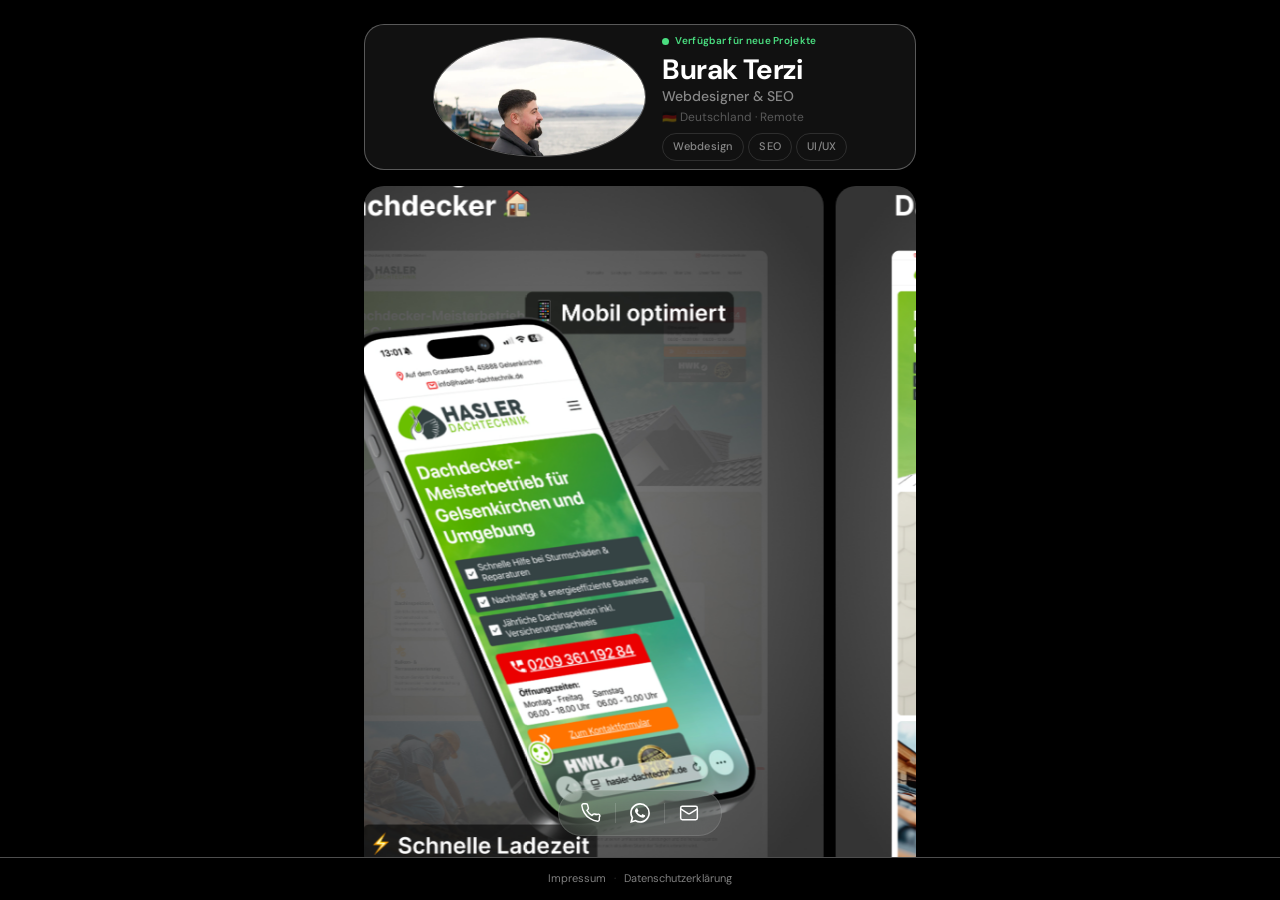
==== index.html @ 1b3c3a89 "Initial commit — burakterzi.de Portfolio - Projektstruktur (HTML/CSS/JS, plain stack) - Styleguide m" ====
<!DOCTYPE html>
<html lang="de">
<head>
  <meta charset="UTF-8">
  <meta name="viewport" content="width=device-width, initial-scale=1.0">
  <title>Burak Terzi — Webdesigner & SEO Spezialist</title>
  <meta name="description" content="Webdesigner & SEO Spezialist aus Deutschland. Ich gestalte moderne Websites, die Unternehmen online sichtbar machen.">
  <link rel="stylesheet" href="assets/css/main.css">
  <link rel="stylesheet" href="assets/css/pages/home.css">
</head>
<body>

  <main class="page">

    <!-- ─── HERO / PROFILE CARD ─────────────────────────── -->
    <section class="hero">

      <div class="profile-card">

        <!-- Avatar -->
        <div class="profile-card__avatar">
          <img
            src="assets/images/burak-terzi.webp"
            alt="Burak Terzi – Webdesigner & SEO Spezialist"
            class="avatar__img"
            loading="eager"
            decoding="async"
          >
        </div>

        <!-- Body -->
        <div class="profile-card__body">

          <!-- Status -->
          <div class="profile-card__status">
            <span class="status-dot" aria-hidden="true"></span>
            <span class="status-label">Verfügbar für neue Projekte</span>
          </div>

          <!-- Name -->
          <h1 class="profile-card__name">Burak Terzi</h1>

          <!-- Titel + Meta -->
          <div class="profile-card__info">
            <p class="profile-card__title">Webdesigner &amp; SEO</p>
            <p class="profile-card__location">
              <span aria-label="Deutschland">🇩🇪</span> Deutschland · Remote
            </p>
          </div>

          <!-- Tags -->
          <div class="profile-card__badges">
            <span class="tag">Webdesign</span>
            <span class="tag">SEO</span>
            <span class="tag">UI/UX</span>
          </div>

        </div>
      </div>

    </section>

    <!-- ─── PROJECT SLIDER ─────────────────────────────── -->
    <section class="slider" aria-label="Projekte">
      <div class="slider__track" id="sliderTrack">
        <article class="slide"><div class="slide__media"><img src="assets/images/referenzen/Frame 47.jpg" alt="Referenz 1" loading="lazy"></div></article>
        <article class="slide"><div class="slide__media"><img src="assets/images/referenzen/Frame 48.jpg" alt="Referenz 2" loading="lazy"></div></article>
        <article class="slide"><div class="slide__media"><img src="assets/images/referenzen/Frame 49.jpg" alt="Referenz 3" loading="lazy"></div></article>
        <article class="slide"><div class="slide__media"><img src="assets/images/referenzen/Frame 50.jpg" alt="Referenz 4" loading="lazy"></div></article>
        <article class="slide"><div class="slide__media"><img src="assets/images/referenzen/Frame 51.jpg" alt="Referenz 5" loading="lazy"></div></article>
        <article class="slide"><div class="slide__media"><img src="assets/images/referenzen/Frame 52.jpg" alt="Referenz 6" loading="lazy"></div></article>
        <article class="slide"><div class="slide__media"><img src="assets/images/referenzen/Frame 55.jpg" alt="Referenz 7" loading="lazy"></div></article>
        <article class="slide"><div class="slide__media"><img src="assets/images/referenzen/Frame 56.jpg" alt="Referenz 8" loading="lazy"></div></article>
        <article class="slide"><div class="slide__media"><img src="assets/images/referenzen/Frame 57.jpg" alt="Referenz 9" loading="lazy"></div></article>
        <article class="slide"><div class="slide__media"><img src="assets/images/referenzen/Frame 58.jpg" alt="Referenz 10" loading="lazy"></div></article>
        <article class="slide"><div class="slide__media"><img src="assets/images/referenzen/Frame 59.jpg" alt="Referenz 11" loading="lazy"></div></article>
        <article class="slide"><div class="slide__media"><img src="assets/images/referenzen/Frame 60.jpg" alt="Referenz 12" loading="lazy"></div></article>
      </div>
    </section>

  </main>

  <!-- ─── FLOATING NAV ───────────────────────────────── -->
  <nav class="float-nav" aria-label="Kontakt">

    <a href="tel:+49XXXXXXXXXX" class="float-nav__btn" aria-label="Anrufen">
      <svg viewBox="0 0 24 24" fill="none" stroke="currentColor" stroke-width="1.75" stroke-linecap="round" stroke-linejoin="round" aria-hidden="true">
        <path d="M22 16.92v3a2 2 0 0 1-2.18 2 19.79 19.79 0 0 1-8.63-3.07A19.5 19.5 0 0 1 4.15 12a19.79 19.79 0 0 1-3.07-8.67A2 2 0 0 1 3.06 1h3a2 2 0 0 1 2 1.72c.127.96.361 1.903.7 2.81a2 2 0 0 1-.45 2.11L7.09 8.91a16 16 0 0 0 6 6l1.27-1.27a2 2 0 0 1 2.11-.45c.907.339 1.85.573 2.81.7A2 2 0 0 1 22 16.92z"/>
      </svg>
    </a>

    <span class="float-nav__divider" aria-hidden="true"></span>

    <a href="https://wa.me/49XXXXXXXXXX" class="float-nav__btn float-nav__btn--whatsapp" target="_blank" rel="noopener" aria-label="WhatsApp">
      <svg viewBox="0 0 24 24" fill="currentColor" aria-hidden="true">
        <path d="M17.472 14.382c-.297-.149-1.758-.867-2.03-.967-.273-.099-.471-.148-.67.15-.197.297-.767.966-.94 1.164-.173.199-.347.223-.644.075-.297-.15-1.255-.463-2.39-1.475-.883-.788-1.48-1.761-1.653-2.059-.173-.297-.018-.458.13-.606.134-.133.298-.347.446-.52.149-.174.198-.298.298-.497.099-.198.05-.371-.025-.52-.075-.149-.669-1.612-.916-2.207-.242-.579-.487-.5-.669-.51-.173-.008-.371-.01-.57-.01-.198 0-.52.074-.792.372-.272.297-1.04 1.016-1.04 2.479 0 1.462 1.065 2.875 1.213 3.074.149.198 2.096 3.2 5.077 4.487.709.306 1.262.489 1.694.625.712.227 1.36.195 1.871.118.571-.085 1.758-.719 2.006-1.413.248-.694.248-1.289.173-1.413-.074-.124-.272-.198-.57-.347m-5.421 7.403h-.004a9.87 9.87 0 0 1-5.031-1.378l-.361-.214-3.741.982.998-3.648-.235-.374a9.86 9.86 0 0 1-1.51-5.26c.001-5.45 4.436-9.884 9.888-9.884 2.64 0 5.122 1.03 6.988 2.898a9.825 9.825 0 0 1 2.893 6.994c-.003 5.45-4.437 9.884-9.885 9.884m8.413-18.297A11.815 11.815 0 0 0 12.05 0C5.495 0 .16 5.335.157 11.892c0 2.096.547 4.142 1.588 5.945L.057 24l6.305-1.654a11.882 11.882 0 0 0 5.683 1.448h.005c6.554 0 11.89-5.335 11.893-11.893a11.821 11.821 0 0 0-3.48-8.413z"/>
      </svg>
    </a>

    <span class="float-nav__divider" aria-hidden="true"></span>

    <a href="mailto:mail@burakterzi.de" class="float-nav__btn" aria-label="E-Mail schreiben">
      <svg viewBox="0 0 24 24" fill="none" stroke="currentColor" stroke-width="1.75" stroke-linecap="round" stroke-linejoin="round" aria-hidden="true">
        <rect width="20" height="16" x="2" y="4" rx="2"/>
        <path d="m22 7-8.97 5.7a1.94 1.94 0 0 1-2.06 0L2 7"/>
      </svg>
    </a>

  </nav>

  <!-- ─── SUBFOOTER ──────────────────────────────────── -->
  <footer class="subfooter">
    <a href="pages/impressum.html" class="subfooter__link">Impressum</a>
    <span class="subfooter__dot" aria-hidden="true">·</span>
    <a href="pages/datenschutz.html" class="subfooter__link">Datenschutzerklärung</a>
  </footer>

  <script src="assets/js/main.js"></script>
</body>
</html>
---- assets/css/main.css ----
/* =============================================
   burakterzi.de – Main Stylesheet
   Style inspired by: poch.studio
   ============================================= */

/* Google Fonts */
@import url('https://fonts.googleapis.com/css2?family=DM+Sans:ital,opsz,wght@0,9..40,300;0,9..40,400;0,9..40,500;0,9..40,600;0,9..40,700;1,9..40,400&family=Lacquer&display=swap');

/* 1. Design Tokens — extrahiert aus poch.studio */
:root {
  /* ── Colors ──────────────────────────────── */
  --color-bg:           #000000;       /* pure black background          */
  --color-surface:      #111111;       /* slightly lighter surface       */
  --color-card:         #000000;       /* card background                */
  --color-card-border:  #ffffff4d;     /* 30% white border (poch cards)  */
  --color-overlay:      #ffffff0d;     /* subtle hover overlay           */

  --color-text:         #ffffff;       /* primary text                   */
  --color-text-muted:   #ffffff80;     /* 50% white — muted text         */
  --color-text-dark:    #000000;       /* text on light surfaces         */

  --color-accent-cream: #fff6c6;       /* primary accent — cream/yellow  */
  --color-accent-pink:  #ffa5c6;       /* secondary accent — pink        */
  --color-accent-blue:  #416afc;       /* tertiary accent — blue         */

  /* ── Typography ──────────────────────────── */
  --font-display:   'DM Sans', sans-serif;   /* headings, display  */
  --font-body:      'DM Sans', sans-serif;   /* body copy          */
  --font-decorative:'Lacquer', cursive;      /* decorative accents */

  /* ── Type Scale ──────────────────────────── */
  --text-xs:   11px;
  --text-sm:   13px;
  --text-base: 16px;
  --text-md:   18px;
  --text-lg:   24px;
  --text-xl:   32px;
  --text-2xl:  48px;
  --text-3xl:  64px;
  --text-4xl:  96px;

  /* ── Spacing (8pt grid) ──────────────────── */
  --space-1:  4px;
  --space-2:  8px;
  --space-3:  16px;
  --space-4:  24px;
  --space-5:  32px;
  --space-6:  48px;
  --space-7:  64px;
  --space-8:  96px;
  --space-9:  140px;

  /* ── Border Radius ───────────────────────── */
  --radius-pill: 100px;   /* nav, badges, buttons   */
  --radius-card: 20px;    /* cards, panels          */
  --radius-sm:   10px;    /* small elements, images */
  --radius-xs:   6px;     /* tags, chips            */

  /* ── Shadows ─────────────────────────────── */
  --shadow-sm:  0 1px 15px #0000001a;
  --shadow-md:  0 10px 20px #0000000d;
  --shadow-lg:  0 20px 60px #00000033;

  /* ── Effects ─────────────────────────────── */
  --blur-nav:   blur(50px);   /* glassmorphism nav      */
  --blur-card:  blur(10px);   /* frosted glass cards    */

  /* ── Transitions ─────────────────────────── */
  --ease-out:   cubic-bezier(0.0, 0.0, 0.2, 1);
  --ease-in:    cubic-bezier(0.4, 0.0, 1, 1);
  --duration-fast:   150ms;
  --duration-base:   250ms;
  --duration-slow:   400ms;

  /* ── Layout ──────────────────────────────── */
  --container:  1200px;
  --container-sm: 800px;
}

/* 2. Reset */
*, *::before, *::after { box-sizing: border-box; margin: 0; padding: 0; }
html { scroll-behavior: smooth; }
img, video { max-width: 100%; display: block; }

/* 3. Base */
body {
  font-family: var(--font-body);
  color: var(--color-text);
  background: var(--color-bg);
  line-height: 1.6;
  font-size: 16px;
}

/* 4. Layout */
.container {
  width: 100%;
  max-width: var(--container);
  margin-inline: auto;
  padding-inline: var(--space-4);
}

/* 5. Components (separate files) */
@import url('components/nav.css');
@import url('components/hero.css');
@import url('components/buttons.css');
@import url('components/cards.css');
@import url('components/footer.css');
---- assets/css/pages/home.css ----
/* =============================================
   Home Page — burakterzi.de
   Mobile & Tablet only
   ============================================= */

/* ── Base ───────────────────────────────────── */
body {
  background-color: var(--color-bg);
  color: var(--color-text);
  font-family: var(--font-body);
  -webkit-font-smoothing: antialiased;
  min-height: 100dvh;
}

.page {
  display: flex;
  flex-direction: column;
  gap: var(--space-3);
  padding: var(--space-3);
  padding-bottom: calc(40px + var(--space-3)); /* subfooter clearance */
  max-width: 600px;
  margin: 0 auto;
  height: 100dvh;
  overflow: hidden;
}

/* ── Hero ───────────────────────────────────── */
.hero {
  padding-top: 0;
}

/* ── Profile Card ───────────────────────────── */
.profile-card {
  display: flex;
  flex-direction: row;
  align-items: center;
  justify-content: center;
  max-height: 20dvh;
  background-color: var(--color-surface);
  border: 1px solid var(--color-card-border);
  border-radius: var(--radius-card);
  overflow: hidden;
  padding: 0.5rem;
  gap: 1rem;
}

/* ── Avatar ─────────────────────────────────── */
.profile-card__avatar {
  flex-shrink: 0;
  width: clamp(80px, 22vw, 120px);
  height: clamp(80px, 22vw, 120px);
  border-radius: 50%;
  overflow: hidden;
  border: 1.5px solid var(--color-card-border);
}

.avatar__img {
  width: 100%;
  height: 100%;
  object-fit: cover;
  object-position: center top;
  display: block;
}

/* ── Card Body ──────────────────────────────── */
.profile-card__body {
  display: flex;
  flex-direction: column;
  justify-content: center;
  align-items: flex-start;
  text-align: left;
  gap: 0.35rem;
  overflow: hidden;
  min-width: 0;
}

/* ── Status ─────────────────────────────────── */
.profile-card__status {
  display: inline-flex;
  align-items: center;
  gap: 6px;
  width: fit-content;
}

.status-dot {
  display: inline-block;
  width: 7px;
  height: 7px;
  border-radius: 50%;
  background-color: #4ade80;
  flex-shrink: 0;
  animation: pulse-dot 2.5s ease-in-out infinite;
}

@keyframes pulse-dot {
  0%, 100% { opacity: 1;    transform: scale(1);   }
  50%       { opacity: 0.4; transform: scale(0.75); }
}

.status-label {
  font-size: 10px;
  font-weight: 600;
  color: #4ade80;
  letter-spacing: 0.03em;
}

/* ── Name ───────────────────────────────────── */
.profile-card__name {
  font-family: var(--font-display);
  font-size: clamp(18px, 5vw, 26px);
  font-weight: 700;
  line-height: 1.1;
  letter-spacing: -0.02em;
  color: var(--color-text);
  white-space: nowrap;
}

/* ── Info ───────────────────────────────────── */
.profile-card__info {
  display: flex;
  flex-direction: column;
  gap: 3px;
  margin-top: -0.25rem;
}

.profile-card__title {
  font-size: clamp(11px, 3vw, 13px);
  font-weight: 500;
  color: var(--color-text-muted);
  line-height: 1.3;
  white-space: nowrap;
  overflow: hidden;
  text-overflow: ellipsis;
}

.profile-card__location {
  font-size: clamp(10px, 2.5vw, 12px);
  font-weight: 400;
  color: var(--color-text-muted);
  opacity: 0.6;
}

/* ── Tags — neutral, kein Farbe ────────────── */
.profile-card__badges {
  display: flex;
  align-items: center;
  gap: var(--space-1);
  flex-wrap: wrap;
}

.tag {
  display: inline-flex;
  align-items: center;
  font-size: 10px;
  font-weight: 500;
  font-family: var(--font-body);
  color: var(--color-text-muted);
  background: transparent;
  border: 1px solid #ffffff1f;
  border-radius: var(--radius-pill);
  padding: 3px 8px;
  letter-spacing: 0.02em;
  white-space: nowrap;
}

/* ── Tablet ─────────────────────────────────── */
@media (min-width: 480px) {
.profile-card__name {
    font-size: clamp(20px, 5vw, 28px);
  }

  .profile-card__title {
    font-size: 14px;
  }

  .profile-card__location {
    font-size: 12px;
  }

  .tag {
    font-size: 11px;
    padding: 4px 10px;
  }
}

@media (min-width: 600px) {
  .page {
    padding: var(--space-4);
  }

  .profile-card__avatar {
    flex: 0 0 40%;
  }
}

/* ── Slider ─────────────────────────────────── */
.slider {
  flex: 1;
  min-height: 0;
  overflow: hidden;  /* clippt den Track */
  border-radius: var(--radius-card);
  position: relative;
}

.slider__track {
  display: flex;
  flex-wrap: nowrap;
  height: 100%;
  width: max-content; /* dehnt sich über alle Slides aus */
  will-change: transform;
  gap: 12px;
}

/* ── Slide ──────────────────────────────────── */
.slide {
  flex-shrink: 0;
  width: 100%;   /* wird per JS überschrieben */
  height: 100%;  /* wird per JS überschrieben */
  position: relative;
  border-radius: var(--radius-card);
  overflow: hidden;
}

.slide__media {
  position: absolute;
  inset: 0;
}

.slide__media img {
  width: 100%;
  height: 100%;
  object-fit: cover;
  display: block;
}

.slide__media--placeholder {
  background: #1a1a1a;
}


/* ── Floating Nav ───────────────────────────── */
.float-nav {
  position: fixed;
  bottom: calc(40px + var(--space-4)); /* über dem Subfooter, auf den Slides */
  left: 50%;
  transform: translateX(-50%);
  z-index: 100;

  display: flex;
  align-items: center;
  gap: 0;

  background: rgba(255, 255, 255, 0.08);
  backdrop-filter: blur(20px);
  -webkit-backdrop-filter: blur(20px);
  border: 1px solid rgba(255, 255, 255, 0.12);
  border-radius: var(--radius-pill);
  padding: 0 10px;
}

.float-nav__btn {
  display: flex;
  align-items: center;
  justify-content: center;
  width: 44px;
  height: 44px;
  border-radius: 50%;
  color: var(--color-text);
  text-decoration: none;
  transition:
    background-color var(--duration-fast) var(--ease-out),
    color 400ms ease,
    transform var(--duration-fast) var(--ease-out);
}

.float-nav__btn svg {
  width: 20px;
  height: 20px;
  flex-shrink: 0;
  transition: color 400ms ease;
}


.float-nav__btn:hover {
  background-color: rgba(255, 255, 255, 0.12);
  transform: scale(1.1);
}

.float-nav__btn:active {
  transform: scale(0.95);
}

.float-nav__btn--whatsapp:hover {
  color: #25d366;
}

.float-nav__divider {
  width: 1px;
  height: 20px;
  background-color: rgba(255, 255, 255, 0.15);
  flex-shrink: 0;
  margin: 0 2px;
}

.float-nav__btn:focus-visible {
  outline: 2px solid var(--color-accent-cream);
  outline-offset: 2px;
}

/* ── Subfooter ──────────────────────────────── */
.subfooter {
  position: fixed;
  bottom: 0;
  left: 0;
  right: 0;
  display: flex;
  align-items: center;
  justify-content: center;
  gap: 0.5rem;
  padding: 0.75rem var(--space-3);
  background-color: var(--color-bg);
  border-top: 1px solid var(--color-card-border);
}

.subfooter__link {
  font-size: 11px;
  font-weight: 400;
  color: var(--color-text-muted);
  text-decoration: none;
  transition: color var(--duration-fast) var(--ease-out);
}

.subfooter__link:hover {
  color: var(--color-text);
}

.subfooter__dot {
  font-size: 11px;
  color: var(--color-text-muted);
  opacity: 0.4;
}

/* ── Reduced Motion ─────────────────────────── */
@media (prefers-reduced-motion: reduce) {
  .status-dot {
    animation: none;
  }
}
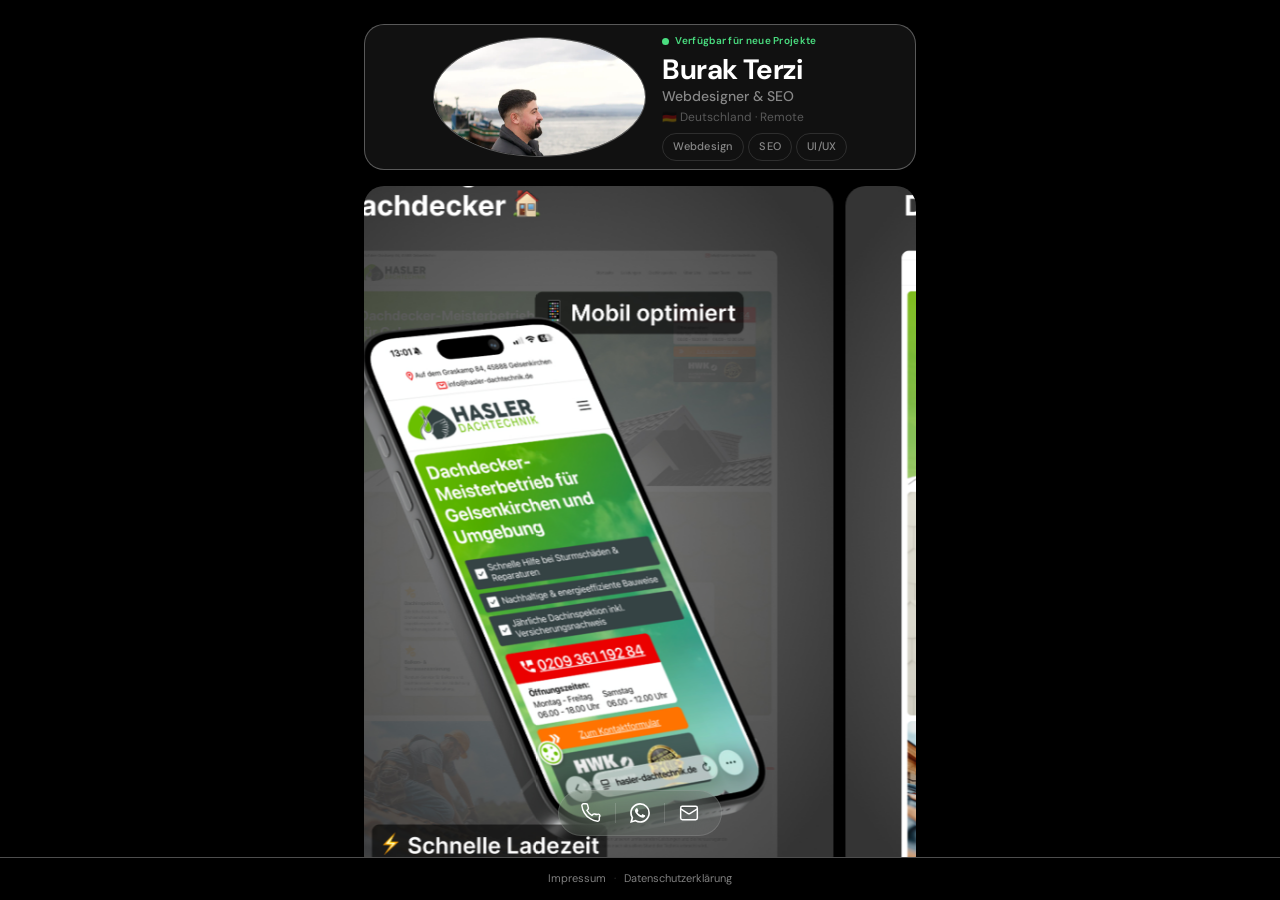
==== commit 214580f2: "Update Kontaktdaten — Telefon, WhatsApp, E-Mail Co-Authored-By: Claude Sonnet 4.6 <noreply@anthropic" ====
--- a/index.html
+++ b/index.html
@@ -83,7 +83,7 @@
   <!-- ─── FLOATING NAV ───────────────────────────────── -->
   <nav class="float-nav" aria-label="Kontakt">
 
-    <a href="tel:+49XXXXXXXXXX" class="float-nav__btn" aria-label="Anrufen">
+    <a href="tel:+4915678322219" class="float-nav__btn" aria-label="Anrufen">
       <svg viewBox="0 0 24 24" fill="none" stroke="currentColor" stroke-width="1.75" stroke-linecap="round" stroke-linejoin="round" aria-hidden="true">
         <path d="M22 16.92v3a2 2 0 0 1-2.18 2 19.79 19.79 0 0 1-8.63-3.07A19.5 19.5 0 0 1 4.15 12a19.79 19.79 0 0 1-3.07-8.67A2 2 0 0 1 3.06 1h3a2 2 0 0 1 2 1.72c.127.96.361 1.903.7 2.81a2 2 0 0 1-.45 2.11L7.09 8.91a16 16 0 0 0 6 6l1.27-1.27a2 2 0 0 1 2.11-.45c.907.339 1.85.573 2.81.7A2 2 0 0 1 22 16.92z"/>
       </svg>
@@ -91,7 +91,7 @@
 
     <span class="float-nav__divider" aria-hidden="true"></span>
 
-    <a href="https://wa.me/49XXXXXXXXXX" class="float-nav__btn float-nav__btn--whatsapp" target="_blank" rel="noopener" aria-label="WhatsApp">
+    <a href="https://wa.me/4915678322219" class="float-nav__btn float-nav__btn--whatsapp" target="_blank" rel="noopener" aria-label="WhatsApp">
       <svg viewBox="0 0 24 24" fill="currentColor" aria-hidden="true">
         <path d="M17.472 14.382c-.297-.149-1.758-.867-2.03-.967-.273-.099-.471-.148-.67.15-.197.297-.767.966-.94 1.164-.173.199-.347.223-.644.075-.297-.15-1.255-.463-2.39-1.475-.883-.788-1.48-1.761-1.653-2.059-.173-.297-.018-.458.13-.606.134-.133.298-.347.446-.52.149-.174.198-.298.298-.497.099-.198.05-.371-.025-.52-.075-.149-.669-1.612-.916-2.207-.242-.579-.487-.5-.669-.51-.173-.008-.371-.01-.57-.01-.198 0-.52.074-.792.372-.272.297-1.04 1.016-1.04 2.479 0 1.462 1.065 2.875 1.213 3.074.149.198 2.096 3.2 5.077 4.487.709.306 1.262.489 1.694.625.712.227 1.36.195 1.871.118.571-.085 1.758-.719 2.006-1.413.248-.694.248-1.289.173-1.413-.074-.124-.272-.198-.57-.347m-5.421 7.403h-.004a9.87 9.87 0 0 1-5.031-1.378l-.361-.214-3.741.982.998-3.648-.235-.374a9.86 9.86 0 0 1-1.51-5.26c.001-5.45 4.436-9.884 9.888-9.884 2.64 0 5.122 1.03 6.988 2.898a9.825 9.825 0 0 1 2.893 6.994c-.003 5.45-4.437 9.884-9.885 9.884m8.413-18.297A11.815 11.815 0 0 0 12.05 0C5.495 0 .16 5.335.157 11.892c0 2.096.547 4.142 1.588 5.945L.057 24l6.305-1.654a11.882 11.882 0 0 0 5.683 1.448h.005c6.554 0 11.89-5.335 11.893-11.893a11.821 11.821 0 0 0-3.48-8.413z"/>
       </svg>
@@ -99,7 +99,7 @@
 
     <span class="float-nav__divider" aria-hidden="true"></span>
 
-    <a href="mailto:mail@burakterzi.de" class="float-nav__btn" aria-label="E-Mail schreiben">
+    <a href="mailto:info@brandheiss.agency" class="float-nav__btn" aria-label="E-Mail schreiben">
       <svg viewBox="0 0 24 24" fill="none" stroke="currentColor" stroke-width="1.75" stroke-linecap="round" stroke-linejoin="round" aria-hidden="true">
         <rect width="20" height="16" x="2" y="4" rx="2"/>
         <path d="m22 7-8.97 5.7a1.94 1.94 0 0 1-2.06 0L2 7"/>
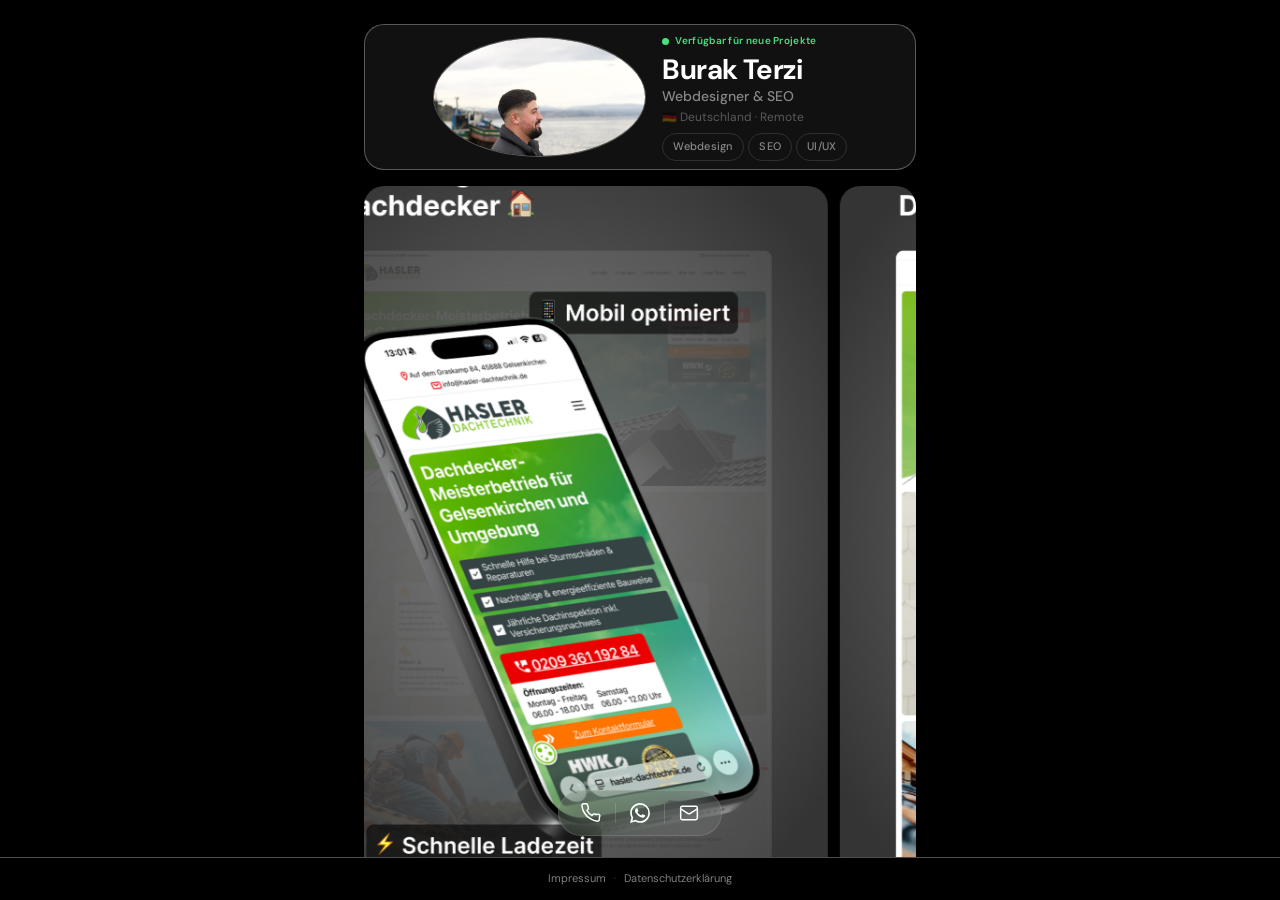
==== commit 3eb19d67: "Impressum & Datenschutz → brandheiss.agency Co-Authored-By: Claude Sonnet 4.6 <noreply@anthropic.com" ====
--- a/index.html
+++ b/index.html
@@ -110,9 +110,9 @@
 
   <!-- ─── SUBFOOTER ──────────────────────────────────── -->
   <footer class="subfooter">
-    <a href="pages/impressum.html" class="subfooter__link">Impressum</a>
+    <a href="https://www.brandheiss.agency/impressum" class="subfooter__link" target="_blank" rel="noopener">Impressum</a>
     <span class="subfooter__dot" aria-hidden="true">·</span>
-    <a href="pages/datenschutz.html" class="subfooter__link">Datenschutzerklärung</a>
+    <a href="https://www.brandheiss.agency/datenschutzerklarung" class="subfooter__link" target="_blank" rel="noopener">Datenschutzerklärung</a>
   </footer>
 
   <script src="assets/js/main.js"></script>
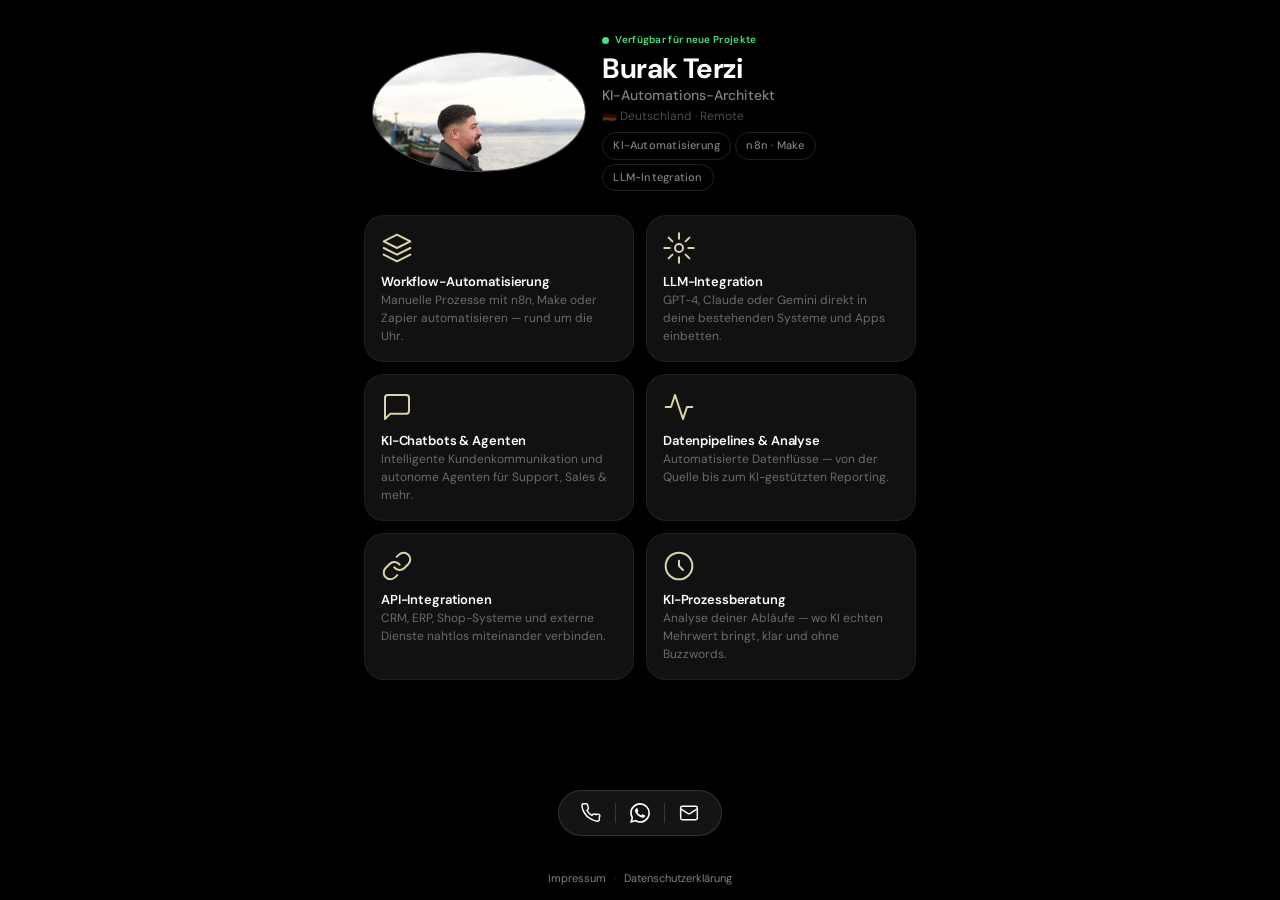
==== commit eff49c49: "Rebranding zu KI-Automations-Architekt - Titel, Meta, Profil-Tags auf KI-Dienste umgestellt - Bildsl" ====
--- a/index.html
+++ b/index.html
@@ -3,8 +3,8 @@
 <head>
   <meta charset="UTF-8">
   <meta name="viewport" content="width=device-width, initial-scale=1.0">
-  <title>Burak Terzi — Webdesigner & SEO Spezialist</title>
-  <meta name="description" content="Webdesigner & SEO Spezialist aus Deutschland. Ich gestalte moderne Websites, die Unternehmen online sichtbar machen.">
+  <title>Burak Terzi — KI-Automations-Architekt</title>
+  <meta name="description" content="KI-Automations-Architekt aus Deutschland. Ich automatisiere Geschäftsprozesse mit KI und verbinde deine Tools zu intelligenten Systemen.">
   <link rel="stylesheet" href="assets/css/main.css">
   <link rel="stylesheet" href="assets/css/pages/home.css">
 </head>
@@ -21,7 +21,7 @@
         <div class="profile-card__avatar">
           <img
             src="assets/images/burak-terzi.webp"
-            alt="Burak Terzi – Webdesigner & SEO Spezialist"
+            alt="Burak Terzi – KI-Automations-Architekt"
             class="avatar__img"
             loading="eager"
             decoding="async"
@@ -42,7 +42,7 @@
 
           <!-- Titel + Meta -->
           <div class="profile-card__info">
-            <p class="profile-card__title">Webdesigner &amp; SEO</p>
+            <p class="profile-card__title">KI-Automations-Architekt</p>
             <p class="profile-card__location">
               <span aria-label="Deutschland">🇩🇪</span> Deutschland · Remote
             </p>
@@ -50,9 +50,9 @@
 
           <!-- Tags -->
           <div class="profile-card__badges">
-            <span class="tag">Webdesign</span>
-            <span class="tag">SEO</span>
-            <span class="tag">UI/UX</span>
+            <span class="tag">KI-Automatisierung</span>
+            <span class="tag">n8n · Make</span>
+            <span class="tag">LLM-Integration</span>
           </div>
 
         </div>
@@ -60,21 +60,82 @@
 
     </section>
 
-    <!-- ─── PROJECT SLIDER ─────────────────────────────── -->
-    <section class="slider" aria-label="Projekte">
-      <div class="slider__track" id="sliderTrack">
-        <article class="slide"><div class="slide__media"><img src="assets/images/referenzen/Frame 47.jpg" alt="Referenz 1" loading="lazy"></div></article>
-        <article class="slide"><div class="slide__media"><img src="assets/images/referenzen/Frame 48.jpg" alt="Referenz 2" loading="lazy"></div></article>
-        <article class="slide"><div class="slide__media"><img src="assets/images/referenzen/Frame 49.jpg" alt="Referenz 3" loading="lazy"></div></article>
-        <article class="slide"><div class="slide__media"><img src="assets/images/referenzen/Frame 50.jpg" alt="Referenz 4" loading="lazy"></div></article>
-        <article class="slide"><div class="slide__media"><img src="assets/images/referenzen/Frame 51.jpg" alt="Referenz 5" loading="lazy"></div></article>
-        <article class="slide"><div class="slide__media"><img src="assets/images/referenzen/Frame 52.jpg" alt="Referenz 6" loading="lazy"></div></article>
-        <article class="slide"><div class="slide__media"><img src="assets/images/referenzen/Frame 55.jpg" alt="Referenz 7" loading="lazy"></div></article>
-        <article class="slide"><div class="slide__media"><img src="assets/images/referenzen/Frame 56.jpg" alt="Referenz 8" loading="lazy"></div></article>
-        <article class="slide"><div class="slide__media"><img src="assets/images/referenzen/Frame 57.jpg" alt="Referenz 9" loading="lazy"></div></article>
-        <article class="slide"><div class="slide__media"><img src="assets/images/referenzen/Frame 58.jpg" alt="Referenz 10" loading="lazy"></div></article>
-        <article class="slide"><div class="slide__media"><img src="assets/images/referenzen/Frame 59.jpg" alt="Referenz 11" loading="lazy"></div></article>
-        <article class="slide"><div class="slide__media"><img src="assets/images/referenzen/Frame 60.jpg" alt="Referenz 12" loading="lazy"></div></article>
+    <!-- ─── SERVICES ──────────────────────────────────── -->
+    <section class="services" aria-label="Leistungen">
+      <div class="services__grid">
+
+        <article class="service-card">
+          <div class="service-card__icon" aria-hidden="true">
+            <svg viewBox="0 0 24 24" fill="none" stroke="currentColor" stroke-width="1.5" stroke-linecap="round" stroke-linejoin="round">
+              <path d="M12 2L2 7l10 5 10-5-10-5z"/><path d="M2 17l10 5 10-5"/><path d="M2 12l10 5 10-5"/>
+            </svg>
+          </div>
+          <div class="service-card__body">
+            <h2 class="service-card__title">Workflow-Automatisierung</h2>
+            <p class="service-card__desc">Manuelle Prozesse mit n8n, Make oder Zapier automatisieren — rund um die Uhr.</p>
+          </div>
+        </article>
+
+        <article class="service-card">
+          <div class="service-card__icon" aria-hidden="true">
+            <svg viewBox="0 0 24 24" fill="none" stroke="currentColor" stroke-width="1.5" stroke-linecap="round" stroke-linejoin="round">
+              <circle cx="12" cy="12" r="3"/><path d="M12 1v4M12 19v4M4.22 4.22l2.83 2.83M16.95 16.95l2.83 2.83M1 12h4M19 12h4M4.22 19.78l2.83-2.83M16.95 7.05l2.83-2.83"/>
+            </svg>
+          </div>
+          <div class="service-card__body">
+            <h2 class="service-card__title">LLM-Integration</h2>
+            <p class="service-card__desc">GPT-4, Claude oder Gemini direkt in deine bestehenden Systeme und Apps einbetten.</p>
+          </div>
+        </article>
+
+        <article class="service-card">
+          <div class="service-card__icon" aria-hidden="true">
+            <svg viewBox="0 0 24 24" fill="none" stroke="currentColor" stroke-width="1.5" stroke-linecap="round" stroke-linejoin="round">
+              <path d="M21 15a2 2 0 0 1-2 2H7l-4 4V5a2 2 0 0 1 2-2h14a2 2 0 0 1 2 2z"/>
+            </svg>
+          </div>
+          <div class="service-card__body">
+            <h2 class="service-card__title">KI-Chatbots & Agenten</h2>
+            <p class="service-card__desc">Intelligente Kundenkommunikation und autonome Agenten für Support, Sales & mehr.</p>
+          </div>
+        </article>
+
+        <article class="service-card">
+          <div class="service-card__icon" aria-hidden="true">
+            <svg viewBox="0 0 24 24" fill="none" stroke="currentColor" stroke-width="1.5" stroke-linecap="round" stroke-linejoin="round">
+              <polyline points="22 12 18 12 15 21 9 3 6 12 2 12"/>
+            </svg>
+          </div>
+          <div class="service-card__body">
+            <h2 class="service-card__title">Datenpipelines & Analyse</h2>
+            <p class="service-card__desc">Automatisierte Datenflüsse — von der Quelle bis zum KI-gestützten Reporting.</p>
+          </div>
+        </article>
+
+        <article class="service-card">
+          <div class="service-card__icon" aria-hidden="true">
+            <svg viewBox="0 0 24 24" fill="none" stroke="currentColor" stroke-width="1.5" stroke-linecap="round" stroke-linejoin="round">
+              <path d="M10 13a5 5 0 0 0 7.54.54l3-3a5 5 0 0 0-7.07-7.07l-1.72 1.71"/><path d="M14 11a5 5 0 0 0-7.54-.54l-3 3a5 5 0 0 0 7.07 7.07l1.71-1.71"/>
+            </svg>
+          </div>
+          <div class="service-card__body">
+            <h2 class="service-card__title">API-Integrationen</h2>
+            <p class="service-card__desc">CRM, ERP, Shop-Systeme und externe Dienste nahtlos miteinander verbinden.</p>
+          </div>
+        </article>
+
+        <article class="service-card">
+          <div class="service-card__icon" aria-hidden="true">
+            <svg viewBox="0 0 24 24" fill="none" stroke="currentColor" stroke-width="1.5" stroke-linecap="round" stroke-linejoin="round">
+              <circle cx="12" cy="12" r="10"/><path d="M12 8v4l3 3"/>
+            </svg>
+          </div>
+          <div class="service-card__body">
+            <h2 class="service-card__title">KI-Prozessberatung</h2>
+            <p class="service-card__desc">Analyse deiner Abläufe — wo KI echten Mehrwert bringt, klar und ohne Buzzwords.</p>
+          </div>
+        </article>
+
       </div>
     </section>
 
--- a/assets/css/pages/home.css
+++ b/assets/css/pages/home.css
@@ -1,5 +1,5 @@
 /* =============================================
-   Home Page — burakterzi.de
+   Home Page — burakterzi.ai
    Mobile & Tablet only
    ============================================= */
 
@@ -17,11 +17,11 @@
   flex-direction: column;
   gap: var(--space-3);
   padding: var(--space-3);
-  padding-bottom: calc(40px + var(--space-3)); /* subfooter clearance */
+  padding-bottom: calc(40px + var(--space-3) + 60px); /* subfooter + float-nav clearance */
   max-width: 600px;
   margin: 0 auto;
-  height: 100dvh;
-  overflow: hidden;
+  min-height: 100dvh;
+  overflow-y: auto;
 }
 
 /* ── Hero ───────────────────────────────────── */
@@ -36,8 +36,7 @@
   align-items: center;
   justify-content: center;
   max-height: 20dvh;
-  background-color: var(--color-surface);
-  border: 1px solid var(--color-card-border);
+  background: transparent;
   border-radius: var(--radius-card);
   overflow: hidden;
   padding: 0.5rem;
@@ -193,48 +192,80 @@
   }
 }
 
-/* ── Slider ─────────────────────────────────── */
-.slider {
+/* ── Services Grid ──────────────────────────── */
+.services {
   flex: 1;
-  min-height: 0;
-  overflow: hidden;  /* clippt den Track */
+}
+
+.services__grid {
+  display: grid;
+  grid-template-columns: 1fr 1fr;
+  gap: 10px;
+}
+
+/* ── Service Card ───────────────────────────── */
+.service-card {
+  display: flex;
+  flex-direction: column;
+  gap: 10px;
+  padding: 14px;
+  background: var(--color-surface);
+  border: 1px solid #ffffff0f;
   border-radius: var(--radius-card);
-  position: relative;
-}
-
-.slider__track {
-  display: flex;
-  flex-wrap: nowrap;
-  height: 100%;
-  width: max-content; /* dehnt sich über alle Slides aus */
-  will-change: transform;
-  gap: 12px;
-}
-
-/* ── Slide ──────────────────────────────────── */
-.slide {
-  flex-shrink: 0;
-  width: 100%;   /* wird per JS überschrieben */
-  height: 100%;  /* wird per JS überschrieben */
-  position: relative;
-  border-radius: var(--radius-card);
-  overflow: hidden;
-}
-
-.slide__media {
-  position: absolute;
-  inset: 0;
-}
-
-.slide__media img {
+  transition:
+    border-color var(--duration-base) var(--ease-out),
+    background var(--duration-base) var(--ease-out);
+}
+
+.service-card:hover {
+  border-color: #ffffff22;
+  background: #161616;
+}
+
+.service-card__icon {
+  width: 32px;
+  height: 32px;
+  color: var(--color-accent-cream);
+  opacity: 0.85;
+}
+
+.service-card__icon svg {
   width: 100%;
   height: 100%;
-  object-fit: cover;
-  display: block;
-}
-
-.slide__media--placeholder {
-  background: #1a1a1a;
+}
+
+.service-card__title {
+  font-size: 12px;
+  font-weight: 600;
+  color: var(--color-text);
+  line-height: 1.3;
+  letter-spacing: -0.01em;
+}
+
+.service-card__desc {
+  font-size: 11px;
+  font-weight: 400;
+  color: var(--color-text-muted);
+  line-height: 1.5;
+  opacity: 0.75;
+}
+
+@media (min-width: 480px) {
+  .services__grid {
+    gap: 12px;
+  }
+
+  .service-card {
+    padding: 16px;
+  }
+
+  .service-card__title {
+    font-size: 13px;
+  }
+
+  .service-card__desc {
+    font-size: 12px;
+  }
 }
 
 
@@ -319,7 +350,6 @@
   gap: 0.5rem;
   padding: 0.75rem var(--space-3);
   background-color: var(--color-bg);
-  border-top: 1px solid var(--color-card-border);
 }
 
 .subfooter__link {
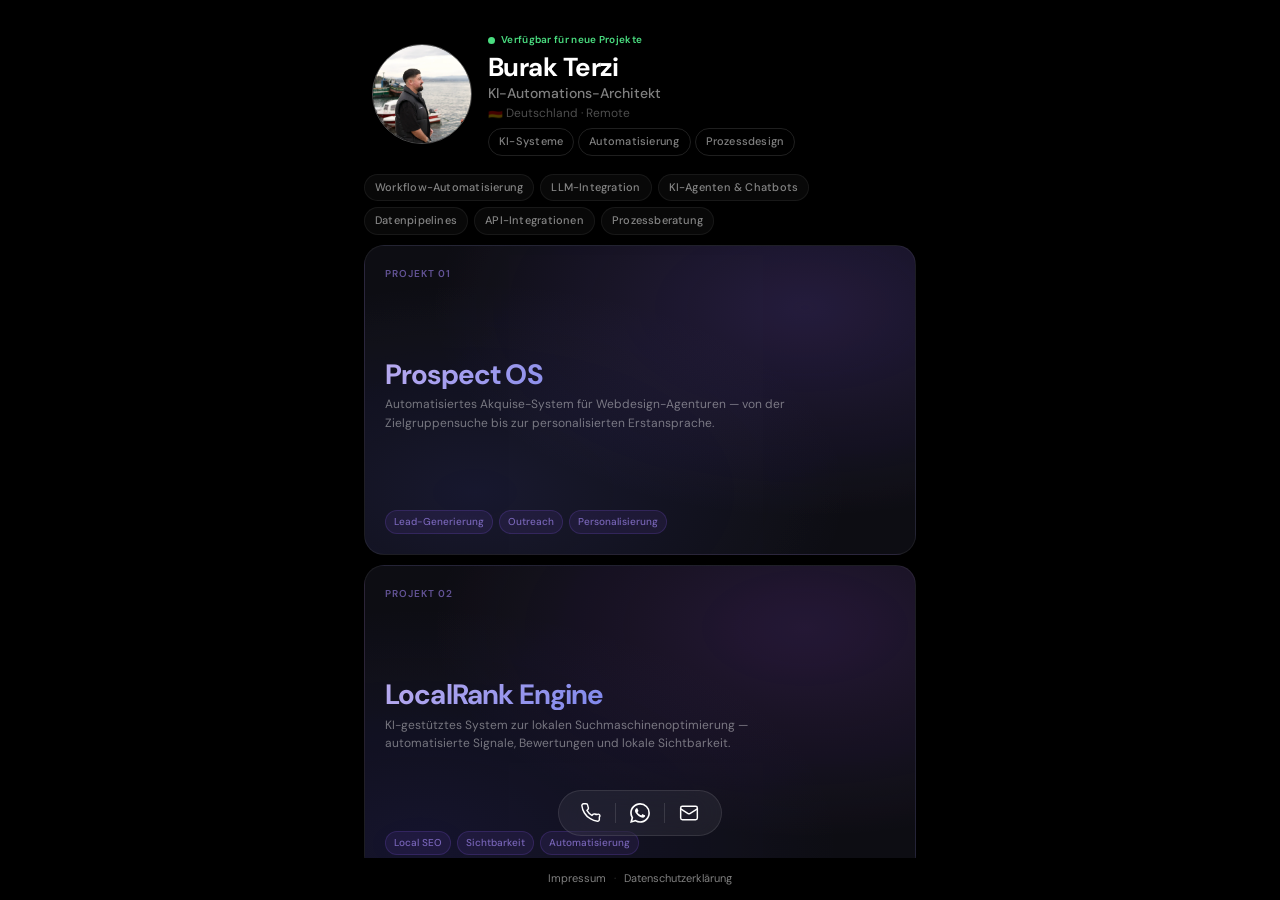
==== commit 10739e75: "Neues Layout: Projekt-Cards im Fokus, Services kompakt, lila Brandfarbe - Zwei Projekt-Teasers (Pros" ====
--- a/index.html
+++ b/index.html
@@ -14,10 +14,8 @@
 
     <!-- ─── HERO / PROFILE CARD ─────────────────────────── -->
     <section class="hero">
-
       <div class="profile-card">
 
-        <!-- Avatar -->
         <div class="profile-card__avatar">
           <img
             src="assets/images/burak-terzi.webp"
@@ -28,19 +26,14 @@
           >
         </div>
 
-        <!-- Body -->
         <div class="profile-card__body">
-
-          <!-- Status -->
           <div class="profile-card__status">
             <span class="status-dot" aria-hidden="true"></span>
             <span class="status-label">Verfügbar für neue Projekte</span>
           </div>
 
-          <!-- Name -->
           <h1 class="profile-card__name">Burak Terzi</h1>
 
-          <!-- Titel + Meta -->
           <div class="profile-card__info">
             <p class="profile-card__title">KI-Automations-Architekt</p>
             <p class="profile-card__location">
@@ -48,95 +41,56 @@
             </p>
           </div>
 
-          <!-- Tags -->
           <div class="profile-card__badges">
-            <span class="tag">KI-Automatisierung</span>
-            <span class="tag">n8n · Make</span>
-            <span class="tag">LLM-Integration</span>
+            <span class="tag">KI-Systeme</span>
+            <span class="tag">Automatisierung</span>
+            <span class="tag">Prozessdesign</span>
           </div>
-
         </div>
       </div>
-
     </section>
 
-    <!-- ─── SERVICES ──────────────────────────────────── -->
+    <!-- ─── LEISTUNGEN (kompakt) ──────────────────────── -->
     <section class="services" aria-label="Leistungen">
-      <div class="services__grid">
+      <div class="services__chips">
+        <span class="chip">Workflow-Automatisierung</span>
+        <span class="chip">LLM-Integration</span>
+        <span class="chip">KI-Agenten & Chatbots</span>
+        <span class="chip">Datenpipelines</span>
+        <span class="chip">API-Integrationen</span>
+        <span class="chip">Prozessberatung</span>
+      </div>
+    </section>
 
-        <article class="service-card">
-          <div class="service-card__icon" aria-hidden="true">
-            <svg viewBox="0 0 24 24" fill="none" stroke="currentColor" stroke-width="1.5" stroke-linecap="round" stroke-linejoin="round">
-              <path d="M12 2L2 7l10 5 10-5-10-5z"/><path d="M2 17l10 5 10-5"/><path d="M2 12l10 5 10-5"/>
-            </svg>
-          </div>
-          <div class="service-card__body">
-            <h2 class="service-card__title">Workflow-Automatisierung</h2>
-            <p class="service-card__desc">Manuelle Prozesse mit n8n, Make oder Zapier automatisieren — rund um die Uhr.</p>
-          </div>
-        </article>
+    <!-- ─── PROJEKTE ──────────────────────────────────── -->
+    <section class="projects" aria-label="Projekte">
 
-        <article class="service-card">
-          <div class="service-card__icon" aria-hidden="true">
-            <svg viewBox="0 0 24 24" fill="none" stroke="currentColor" stroke-width="1.5" stroke-linecap="round" stroke-linejoin="round">
-              <circle cx="12" cy="12" r="3"/><path d="M12 1v4M12 19v4M4.22 4.22l2.83 2.83M16.95 16.95l2.83 2.83M1 12h4M19 12h4M4.22 19.78l2.83-2.83M16.95 7.05l2.83-2.83"/>
-            </svg>
-          </div>
-          <div class="service-card__body">
-            <h2 class="service-card__title">LLM-Integration</h2>
-            <p class="service-card__desc">GPT-4, Claude oder Gemini direkt in deine bestehenden Systeme und Apps einbetten.</p>
-          </div>
-        </article>
+      <article class="project-card project-card--prospect">
+        <div class="project-card__label">Projekt 01</div>
+        <div class="project-card__body">
+          <h2 class="project-card__title">Prospect&nbsp;OS</h2>
+          <p class="project-card__sub">Automatisiertes Akquise-System für Webdesign-Agenturen — von der Zielgruppensuche bis zur personalisierten Erstansprache.</p>
+        </div>
+        <div class="project-card__footer">
+          <span class="project-tag">Lead-Generierung</span>
+          <span class="project-tag">Outreach</span>
+          <span class="project-tag">Personalisierung</span>
+        </div>
+      </article>
 
-        <article class="service-card">
-          <div class="service-card__icon" aria-hidden="true">
-            <svg viewBox="0 0 24 24" fill="none" stroke="currentColor" stroke-width="1.5" stroke-linecap="round" stroke-linejoin="round">
-              <path d="M21 15a2 2 0 0 1-2 2H7l-4 4V5a2 2 0 0 1 2-2h14a2 2 0 0 1 2 2z"/>
-            </svg>
-          </div>
-          <div class="service-card__body">
-            <h2 class="service-card__title">KI-Chatbots & Agenten</h2>
-            <p class="service-card__desc">Intelligente Kundenkommunikation und autonome Agenten für Support, Sales & mehr.</p>
-          </div>
-        </article>
+      <article class="project-card project-card--local">
+        <div class="project-card__label">Projekt 02</div>
+        <div class="project-card__body">
+          <h2 class="project-card__title">LocalRank&nbsp;Engine</h2>
+          <p class="project-card__sub">KI-gestütztes System zur lokalen Suchmaschinenoptimierung — automatisierte Signale, Bewertungen und lokale Sichtbarkeit.</p>
+        </div>
+        <div class="project-card__footer">
+          <span class="project-tag">Local SEO</span>
+          <span class="project-tag">Sichtbarkeit</span>
+          <span class="project-tag">Automatisierung</span>
+        </div>
+      </article>
 
-        <article class="service-card">
-          <div class="service-card__icon" aria-hidden="true">
-            <svg viewBox="0 0 24 24" fill="none" stroke="currentColor" stroke-width="1.5" stroke-linecap="round" stroke-linejoin="round">
-              <polyline points="22 12 18 12 15 21 9 3 6 12 2 12"/>
-            </svg>
-          </div>
-          <div class="service-card__body">
-            <h2 class="service-card__title">Datenpipelines & Analyse</h2>
-            <p class="service-card__desc">Automatisierte Datenflüsse — von der Quelle bis zum KI-gestützten Reporting.</p>
-          </div>
-        </article>
-
-        <article class="service-card">
-          <div class="service-card__icon" aria-hidden="true">
-            <svg viewBox="0 0 24 24" fill="none" stroke="currentColor" stroke-width="1.5" stroke-linecap="round" stroke-linejoin="round">
-              <path d="M10 13a5 5 0 0 0 7.54.54l3-3a5 5 0 0 0-7.07-7.07l-1.72 1.71"/><path d="M14 11a5 5 0 0 0-7.54-.54l-3 3a5 5 0 0 0 7.07 7.07l1.71-1.71"/>
-            </svg>
-          </div>
-          <div class="service-card__body">
-            <h2 class="service-card__title">API-Integrationen</h2>
-            <p class="service-card__desc">CRM, ERP, Shop-Systeme und externe Dienste nahtlos miteinander verbinden.</p>
-          </div>
-        </article>
-
-        <article class="service-card">
-          <div class="service-card__icon" aria-hidden="true">
-            <svg viewBox="0 0 24 24" fill="none" stroke="currentColor" stroke-width="1.5" stroke-linecap="round" stroke-linejoin="round">
-              <circle cx="12" cy="12" r="10"/><path d="M12 8v4l3 3"/>
-            </svg>
-          </div>
-          <div class="service-card__body">
-            <h2 class="service-card__title">KI-Prozessberatung</h2>
-            <p class="service-card__desc">Analyse deiner Abläufe — wo KI echten Mehrwert bringt, klar und ohne Buzzwords.</p>
-          </div>
-        </article>
-
-      </div>
     </section>
 
   </main>
--- a/assets/css/main.css
+++ b/assets/css/main.css
@@ -1,6 +1,5 @@
 /* =============================================
-   burakterzi.de – Main Stylesheet
-   Style inspired by: poch.studio
+   burakterzi.ai – Main Stylesheet
    ============================================= */
 
 /* Google Fonts */
@@ -19,9 +18,10 @@
   --color-text-muted:   #ffffff80;     /* 50% white — muted text         */
   --color-text-dark:    #000000;       /* text on light surfaces         */
 
-  --color-accent-cream: #fff6c6;       /* primary accent — cream/yellow  */
-  --color-accent-pink:  #ffa5c6;       /* secondary accent — pink        */
-  --color-accent-blue:  #416afc;       /* tertiary accent — blue         */
+  --color-accent:        #a78bfa;       /* primary accent — violet        */
+  --color-accent-light:  #c4b5fd;      /* light violet                   */
+  --color-accent-deep:   #6d28d9;      /* deep violet                    */
+  --color-accent-grad:   linear-gradient(135deg, #c4b5fd 0%, #818cf8 50%, #a78bfa 100%);
 
   /* ── Typography ──────────────────────────── */
   --font-display:   'DM Sans', sans-serif;   /* headings, display  */
--- a/assets/css/pages/home.css
+++ b/assets/css/pages/home.css
@@ -15,18 +15,18 @@
 .page {
   display: flex;
   flex-direction: column;
-  gap: var(--space-3);
+  gap: 10px;
   padding: var(--space-3);
-  padding-bottom: calc(40px + var(--space-3) + 60px); /* subfooter + float-nav clearance */
+  padding-bottom: calc(40px + var(--space-3));
   max-width: 600px;
   margin: 0 auto;
-  min-height: 100dvh;
-  overflow-y: auto;
+  height: 100dvh;
+  overflow: hidden;
 }
 
 /* ── Hero ───────────────────────────────────── */
 .hero {
-  padding-top: 0;
+  flex-shrink: 0;
 }
 
 /* ── Profile Card ───────────────────────────── */
@@ -34,8 +34,6 @@
   display: flex;
   flex-direction: row;
   align-items: center;
-  justify-content: center;
-  max-height: 20dvh;
   background: transparent;
   border-radius: var(--radius-card);
   overflow: hidden;
@@ -46,8 +44,8 @@
 /* ── Avatar ─────────────────────────────────── */
 .profile-card__avatar {
   flex-shrink: 0;
-  width: clamp(80px, 22vw, 120px);
-  height: clamp(80px, 22vw, 120px);
+  width: clamp(70px, 18vw, 100px);
+  height: clamp(70px, 18vw, 100px);
   border-radius: 50%;
   overflow: hidden;
   border: 1.5px solid var(--color-card-border);
@@ -68,7 +66,7 @@
   justify-content: center;
   align-items: flex-start;
   text-align: left;
-  gap: 0.35rem;
+  gap: 0.3rem;
   overflow: hidden;
   min-width: 0;
 }
@@ -106,7 +104,7 @@
 /* ── Name ───────────────────────────────────── */
 .profile-card__name {
   font-family: var(--font-display);
-  font-size: clamp(18px, 5vw, 26px);
+  font-size: clamp(18px, 5vw, 24px);
   font-weight: 700;
   line-height: 1.1;
   letter-spacing: -0.02em;
@@ -118,8 +116,8 @@
 .profile-card__info {
   display: flex;
   flex-direction: column;
-  gap: 3px;
-  margin-top: -0.25rem;
+  gap: 2px;
+  margin-top: -0.15rem;
 }
 
 .profile-card__title {
@@ -139,7 +137,7 @@
   opacity: 0.6;
 }
 
-/* ── Tags — neutral, kein Farbe ────────────── */
+/* ── Tags ───────────────────────────────────── */
 .profile-card__badges {
   display: flex;
   align-items: center;
@@ -162,117 +160,144 @@
   white-space: nowrap;
 }
 
-/* ── Tablet ─────────────────────────────────── */
-@media (min-width: 480px) {
-.profile-card__name {
-    font-size: clamp(20px, 5vw, 28px);
-  }
-
-  .profile-card__title {
-    font-size: 14px;
-  }
-
-  .profile-card__location {
-    font-size: 12px;
-  }
-
-  .tag {
-    font-size: 11px;
-    padding: 4px 10px;
-  }
-}
-
-@media (min-width: 600px) {
-  .page {
-    padding: var(--space-4);
-  }
-
-  .profile-card__avatar {
-    flex: 0 0 40%;
-  }
-}
-
-/* ── Services Grid ──────────────────────────── */
+/* ── Services (kompakt) ─────────────────────── */
 .services {
+  flex-shrink: 0;
+}
+
+.services__chips {
+  display: flex;
+  flex-wrap: wrap;
+  gap: 6px;
+}
+
+.chip {
+  display: inline-flex;
+  align-items: center;
+  font-size: 10px;
+  font-weight: 500;
+  color: rgba(255,255,255,0.5);
+  background: #ffffff08;
+  border: 1px solid #ffffff10;
+  border-radius: var(--radius-pill);
+  padding: 4px 10px;
+  letter-spacing: 0.02em;
+  white-space: nowrap;
+}
+
+/* ── Projects ───────────────────────────────── */
+.projects {
   flex: 1;
-}
-
-.services__grid {
-  display: grid;
-  grid-template-columns: 1fr 1fr;
+  min-height: 0;
+  display: flex;
+  flex-direction: column;
   gap: 10px;
 }
 
-/* ── Service Card ───────────────────────────── */
-.service-card {
-  display: flex;
-  flex-direction: column;
-  gap: 10px;
-  padding: 14px;
-  background: var(--color-surface);
-  border: 1px solid #ffffff0f;
+/* ── Project Card ───────────────────────────── */
+.project-card {
+  flex: 1;
+  min-height: 0;
+  display: flex;
+  flex-direction: column;
+  justify-content: space-between;
   border-radius: var(--radius-card);
-  transition:
-    border-color var(--duration-base) var(--ease-out),
-    background var(--duration-base) var(--ease-out);
-}
-
-.service-card:hover {
+  padding: 16px;
+  position: relative;
+  overflow: hidden;
+  border: 1px solid #ffffff10;
+  transition: border-color var(--duration-base) var(--ease-out);
+}
+
+.project-card:hover {
   border-color: #ffffff22;
-  background: #161616;
-}
-
-.service-card__icon {
-  width: 32px;
-  height: 32px;
-  color: var(--color-accent-cream);
-  opacity: 0.85;
-}
-
-.service-card__icon svg {
-  width: 100%;
-  height: 100%;
-}
-
-.service-card__title {
-  font-size: 12px;
+}
+
+/* Subtle gradient noise overlay */
+.project-card::before {
+  content: '';
+  position: absolute;
+  inset: 0;
+  background: inherit;
+  opacity: 0.06;
+  pointer-events: none;
+}
+
+.project-card--prospect {
+  background:
+    radial-gradient(ellipse at 80% 20%, rgba(139, 92, 246, 0.18) 0%, transparent 60%),
+    radial-gradient(ellipse at 20% 80%, rgba(99, 102, 241, 0.12) 0%, transparent 60%),
+    #0e0e14;
+}
+
+.project-card--local {
+  background:
+    radial-gradient(ellipse at 80% 20%, rgba(168, 85, 247, 0.15) 0%, transparent 60%),
+    radial-gradient(ellipse at 10% 90%, rgba(79, 70, 229, 0.12) 0%, transparent 60%),
+    #0e0e14;
+}
+
+/* ── Card Label ─────────────────────────────── */
+.project-card__label {
+  font-size: 10px;
   font-weight: 600;
-  color: var(--color-text);
-  line-height: 1.3;
-  letter-spacing: -0.01em;
-}
-
-.service-card__desc {
+  letter-spacing: 0.1em;
+  text-transform: uppercase;
+  color: rgba(167, 139, 250, 0.6);
+}
+
+/* ── Card Body ──────────────────────────────── */
+.project-card__body {
+  flex: 1;
+  display: flex;
+  flex-direction: column;
+  justify-content: center;
+  gap: 6px;
+  padding: 10px 0;
+}
+
+.project-card__title {
+  font-family: var(--font-display);
+  font-size: clamp(20px, 5.5vw, 28px);
+  font-weight: 700;
+  letter-spacing: -0.03em;
+  line-height: 1.05;
+  background: linear-gradient(135deg, #c4b5fd 0%, #818cf8 50%, #a78bfa 100%);
+  -webkit-background-clip: text;
+  -webkit-text-fill-color: transparent;
+  background-clip: text;
+}
+
+.project-card__sub {
   font-size: 11px;
   font-weight: 400;
-  color: var(--color-text-muted);
-  line-height: 1.5;
-  opacity: 0.75;
-}
-
-@media (min-width: 480px) {
-  .services__grid {
-    gap: 12px;
-  }
-
-  .service-card {
-    padding: 16px;
-  }
-
-  .service-card__title {
-    font-size: 13px;
-  }
-
-  .service-card__desc {
-    font-size: 12px;
-  }
-}
-
+  color: rgba(255,255,255,0.45);
+  line-height: 1.55;
+  max-width: 85%;
+}
+
+/* ── Card Footer ────────────────────────────── */
+.project-card__footer {
+  display: flex;
+  gap: 6px;
+  flex-wrap: wrap;
+}
+
+.project-tag {
+  font-size: 10px;
+  font-weight: 500;
+  color: rgba(167, 139, 250, 0.7);
+  background: rgba(139, 92, 246, 0.1);
+  border: 1px solid rgba(139, 92, 246, 0.2);
+  border-radius: var(--radius-pill);
+  padding: 3px 8px;
+  white-space: nowrap;
+}
 
 /* ── Floating Nav ───────────────────────────── */
 .float-nav {
   position: fixed;
-  bottom: calc(40px + var(--space-4)); /* über dem Subfooter, auf den Slides */
+  bottom: calc(40px + var(--space-4));
   left: 50%;
   transform: translateX(-50%);
   z-index: 100;
@@ -281,10 +306,10 @@
   align-items: center;
   gap: 0;
 
-  background: rgba(255, 255, 255, 0.08);
+  background: rgba(255, 255, 255, 0.06);
   backdrop-filter: blur(20px);
   -webkit-backdrop-filter: blur(20px);
-  border: 1px solid rgba(255, 255, 255, 0.12);
+  border: 1px solid rgba(255, 255, 255, 0.1);
   border-radius: var(--radius-pill);
   padding: 0 10px;
 }
@@ -311,9 +336,8 @@
   transition: color 400ms ease;
 }
 
-
 .float-nav__btn:hover {
-  background-color: rgba(255, 255, 255, 0.12);
+  background-color: rgba(255, 255, 255, 0.1);
   transform: scale(1.1);
 }
 
@@ -328,13 +352,13 @@
 .float-nav__divider {
   width: 1px;
   height: 20px;
-  background-color: rgba(255, 255, 255, 0.15);
+  background-color: rgba(255, 255, 255, 0.12);
   flex-shrink: 0;
   margin: 0 2px;
 }
 
 .float-nav__btn:focus-visible {
-  outline: 2px solid var(--color-accent-cream);
+  outline: 2px solid #a78bfa;
   outline-offset: 2px;
 }
 
@@ -370,9 +394,21 @@
   opacity: 0.4;
 }
 
+/* ── Tablet ─────────────────────────────────── */
+@media (min-width: 480px) {
+  .profile-card__name { font-size: clamp(20px, 5vw, 26px); }
+  .profile-card__title { font-size: 14px; }
+  .tag { font-size: 11px; padding: 4px 10px; }
+  .chip { font-size: 11px; }
+  .project-card { padding: 20px; }
+  .project-card__sub { font-size: 12px; }
+}
+
+@media (min-width: 600px) {
+  .page { padding: var(--space-4); }
+}
+
 /* ── Reduced Motion ─────────────────────────── */
 @media (prefers-reduced-motion: reduce) {
-  .status-dot {
-    animation: none;
-  }
-}
+  .status-dot { animation: none; }
+}
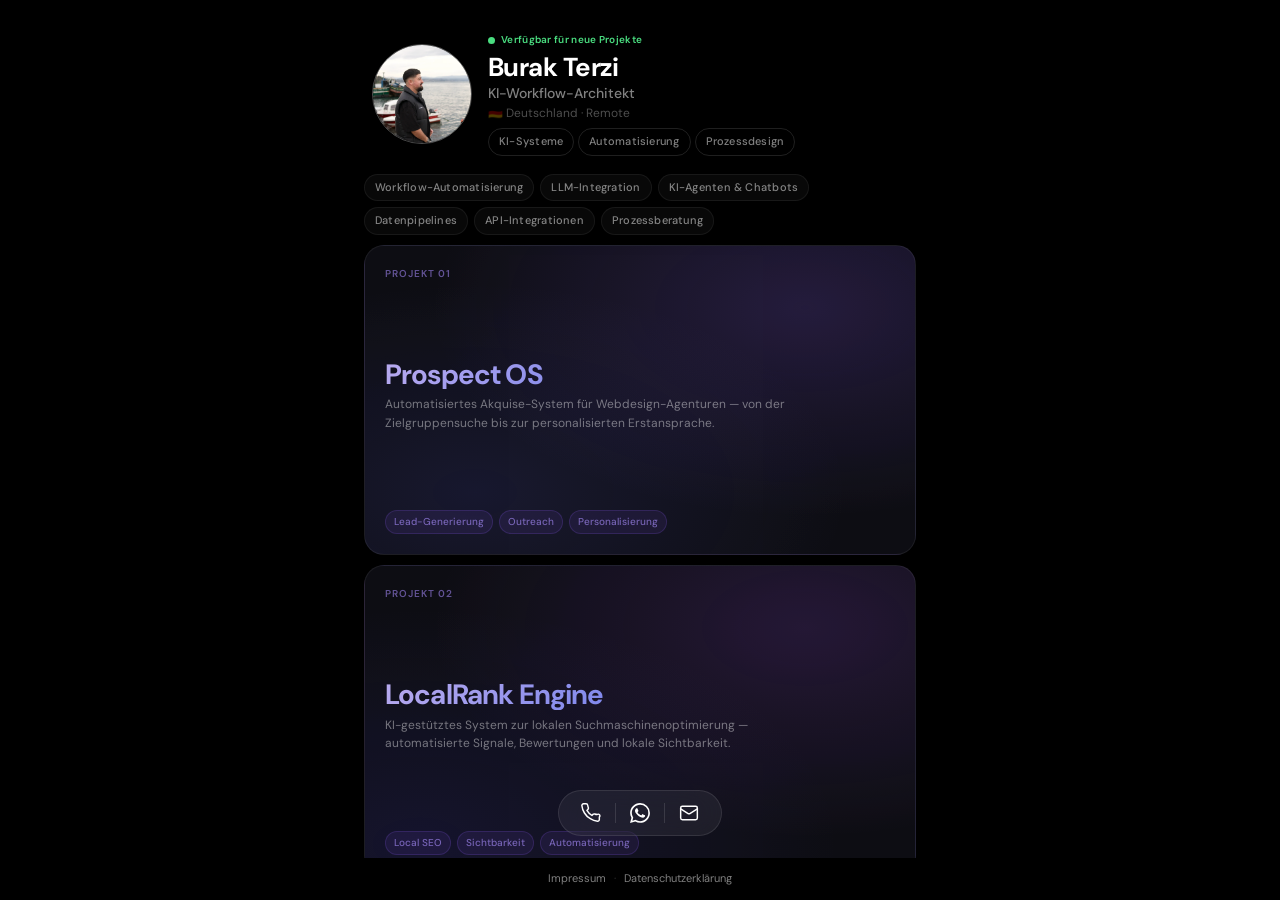
==== commit 3de5fd73: "Rename to KI-Workflow-Architekt" ====
--- a/index.html
+++ b/index.html
@@ -3,8 +3,8 @@
 <head>
   <meta charset="UTF-8">
   <meta name="viewport" content="width=device-width, initial-scale=1.0">
-  <title>Burak Terzi — KI-Automations-Architekt</title>
-  <meta name="description" content="KI-Automations-Architekt aus Deutschland. Ich automatisiere Geschäftsprozesse mit KI und verbinde deine Tools zu intelligenten Systemen.">
+  <title>Burak Terzi — KI-Workflow-Architekt</title>
+  <meta name="description" content="KI-Workflow-Architekt aus Deutschland. Ich automatisiere Geschäftsprozesse mit KI und verbinde deine Tools zu intelligenten Systemen.">
   <link rel="stylesheet" href="assets/css/main.css">
   <link rel="stylesheet" href="assets/css/pages/home.css">
 </head>
@@ -19,7 +19,7 @@
         <div class="profile-card__avatar">
           <img
             src="assets/images/burak-terzi.webp"
-            alt="Burak Terzi – KI-Automations-Architekt"
+            alt="Burak Terzi – KI-Workflow-Architekt"
             class="avatar__img"
             loading="eager"
             decoding="async"
@@ -35,7 +35,7 @@
           <h1 class="profile-card__name">Burak Terzi</h1>
 
           <div class="profile-card__info">
-            <p class="profile-card__title">KI-Automations-Architekt</p>
+            <p class="profile-card__title">KI-Workflow-Architekt</p>
             <p class="profile-card__location">
               <span aria-label="Deutschland">🇩🇪</span> Deutschland · Remote
             </p>
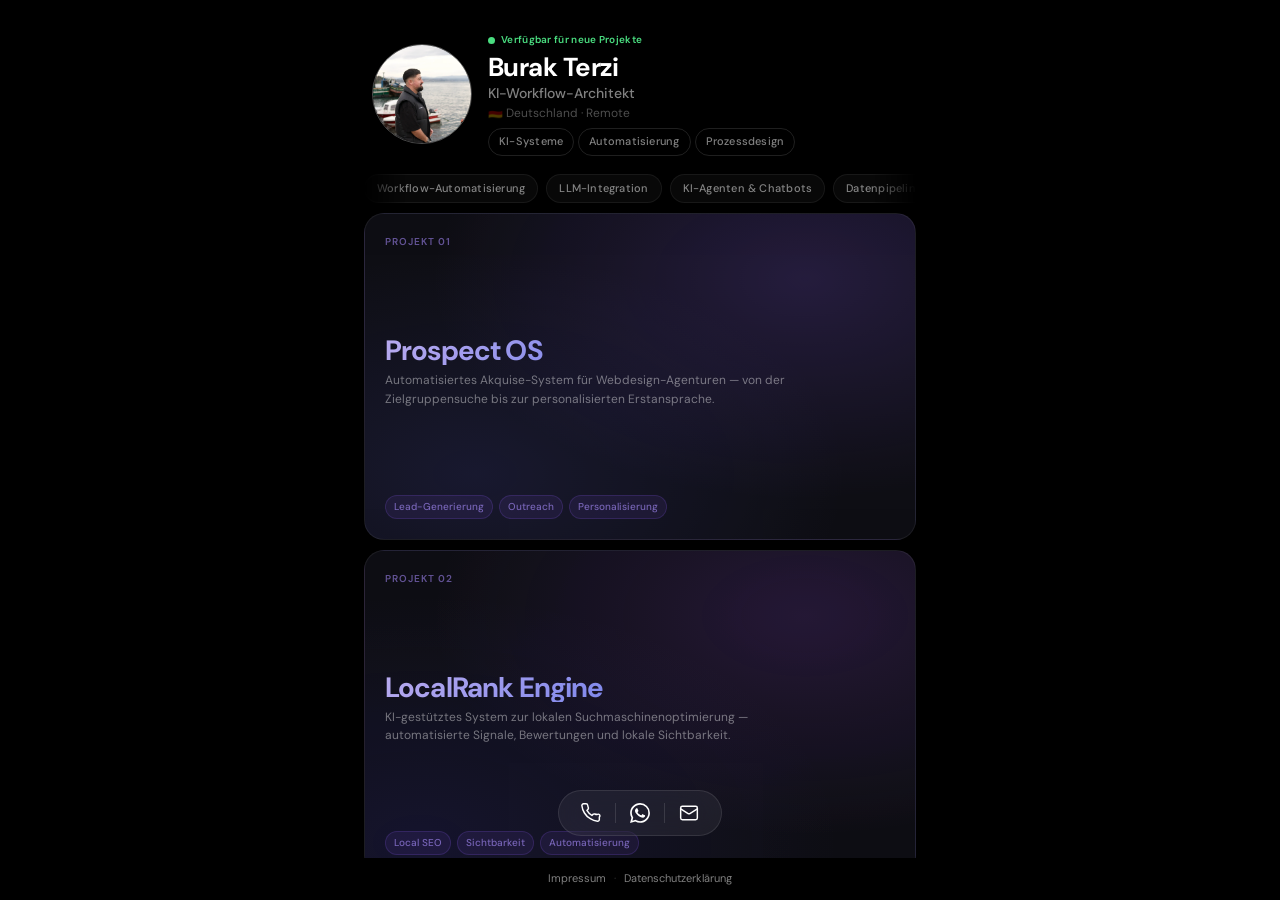
==== commit e1794be5: "Leistungen als endlos animierter Marquee-Slider" ====
--- a/index.html
+++ b/index.html
@@ -50,15 +50,23 @@
       </div>
     </section>
 
-    <!-- ─── LEISTUNGEN (kompakt) ──────────────────────── -->
+    <!-- ─── LEISTUNGEN (marquee) ─────────────────────── -->
     <section class="services" aria-label="Leistungen">
-      <div class="services__chips">
-        <span class="chip">Workflow-Automatisierung</span>
-        <span class="chip">LLM-Integration</span>
-        <span class="chip">KI-Agenten & Chatbots</span>
-        <span class="chip">Datenpipelines</span>
-        <span class="chip">API-Integrationen</span>
-        <span class="chip">Prozessberatung</span>
+      <div class="services__marquee" aria-hidden="true">
+        <div class="services__track">
+          <span class="chip">Workflow-Automatisierung</span>
+          <span class="chip">LLM-Integration</span>
+          <span class="chip">KI-Agenten & Chatbots</span>
+          <span class="chip">Datenpipelines</span>
+          <span class="chip">API-Integrationen</span>
+          <span class="chip">Prozessberatung</span>
+          <span class="chip" aria-hidden="true">Workflow-Automatisierung</span>
+          <span class="chip" aria-hidden="true">LLM-Integration</span>
+          <span class="chip" aria-hidden="true">KI-Agenten & Chatbots</span>
+          <span class="chip" aria-hidden="true">Datenpipelines</span>
+          <span class="chip" aria-hidden="true">API-Integrationen</span>
+          <span class="chip" aria-hidden="true">Prozessberatung</span>
+        </div>
       </div>
     </section>
 
--- a/assets/css/pages/home.css
+++ b/assets/css/pages/home.css
@@ -160,15 +160,33 @@
   white-space: nowrap;
 }
 
-/* ── Services (kompakt) ─────────────────────── */
+/* ── Services (marquee) ─────────────────────── */
 .services {
   flex-shrink: 0;
-}
-
-.services__chips {
-  display: flex;
-  flex-wrap: wrap;
-  gap: 6px;
+  overflow: hidden;
+  /* fade edges */
+  -webkit-mask: linear-gradient(to right, transparent 0%, black 8%, black 92%, transparent 100%);
+  mask: linear-gradient(to right, transparent 0%, black 8%, black 92%, transparent 100%);
+}
+
+.services__marquee {
+  overflow: hidden;
+}
+
+.services__track {
+  display: flex;
+  gap: 8px;
+  width: max-content;
+  animation: marquee 18s linear infinite;
+}
+
+@keyframes marquee {
+  from { transform: translateX(0); }
+  to   { transform: translateX(-50%); }
+}
+
+.services__track:hover {
+  animation-play-state: paused;
 }
 
 .chip {
@@ -180,9 +198,14 @@
   background: #ffffff08;
   border: 1px solid #ffffff10;
   border-radius: var(--radius-pill);
-  padding: 4px 10px;
+  padding: 5px 12px;
   letter-spacing: 0.02em;
   white-space: nowrap;
+  flex-shrink: 0;
+}
+
+@media (prefers-reduced-motion: reduce) {
+  .services__track { animation: none; }
 }
 
 /* ── Projects ───────────────────────────────── */
